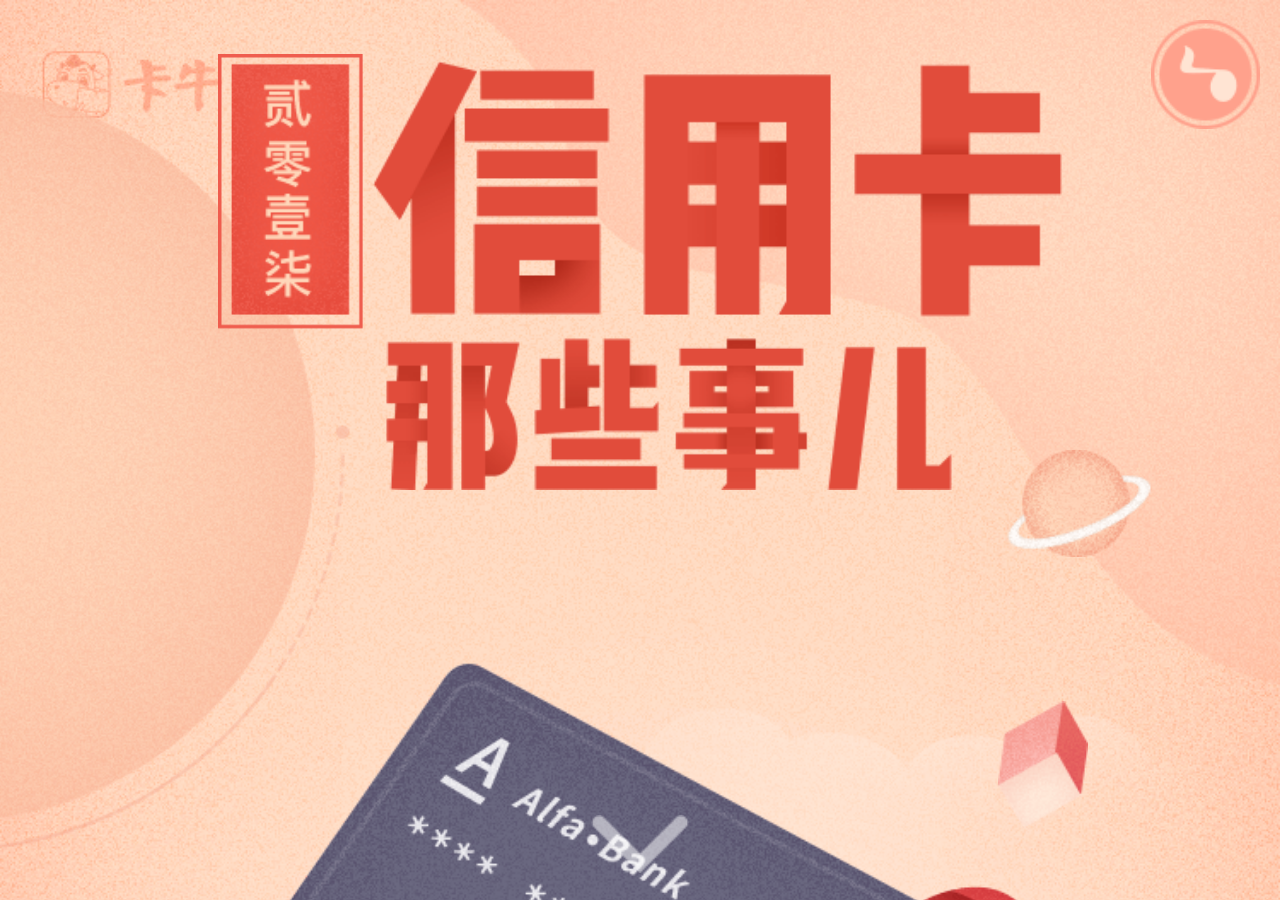
==== index.html @ c85bcf2e "init" ====
<!DOCTYPE html>
<html lang="en">

<head>
  <meta charset="UTF-8">
  <meta name="viewport" content="width=device-width, initial-scale=1.0, user-scalable=no">
  <meta http-equiv="X-UA-Compatible" content="ie=edge">
  <title>Document</title>
  <link rel="stylesheet" href="js/swiper/css/swiper.min.css">
  <link rel="stylesheet" href="css/animate.min.css">
  <link rel="stylesheet" href="index.css">
</head>

<body>
  <img src="images/music_icon.png" alt="" class="music-icon animated infinite">
  <div class="share-mask hide">
    <img src="images/share_tip.png" class="share-tip" alt="">
  </div>

  <div class="swiper-container">
    <div class="swiper-wrapper">
      <div class="swiper-slide page">
        <img src="images/p1.png" alt="" class="page-img">
        <img src="images/p1_planet_1.png" alt="" class="page-elem p1-planet-1 animated infinite">
        <img src="images/p1_planet_2.png" alt="" class="page-elem p1-planet-2 animated infinite">
        <img src="images/p1_cube_1.png" alt="" class="page-elem p1-cube-1 animated infinite">
        <img src="images/p1_title.png" alt="" class="page-elem p1-title">
        <img src="images/arrow_down.png" alt="" class="page-elem p1-arrow">
      </div>
      <div class="swiper-slide page">
        <img src="images/p2.png" class="page-img" alt="">
        <img src="images/p2_text.png" class="page-text" alt="">
        <div class="page-elem p2-map">
          <img src="images/p2_map.png" alt="" class="p2-map-img">
          <img src="images/p2_icon_bj.png" alt="" class="page-elem p2-map-bj animated" data-anim="fadeInUp">
          <img src="images/p2_icon_cd.png" alt="" class="page-elem p2-map-cd animated" data-anim="fadeInUp">
          <img src="images/p2_icon_cq.png" alt="" class="page-elem p2-map-cq animated" data-anim="fadeInUp">
          <img src="images/p2_icon_gz.png" alt="" class="page-elem p2-map-gz animated" data-anim="fadeInUp">
          <img src="images/p2_icon_qz.png" alt="" class="page-elem p2-map-qz animated" data-anim="fadeInUp">
          <img src="images/p2_icon_sh.png" alt="" class="page-elem p2-map-sh animated" data-anim="fadeInUp">
          <img src="images/p2_icon_sz.png" alt="" class="page-elem p2-map-sz animated" data-anim="fadeInUp">
        </div>
      </div> 
      <div class="swiper-slide">
        <img src="images/p3.png" class="page-img" alt="">
        <img src="images/p3_data_1.png" class="page-elem p3-data-1 animated" data-anim="fadeInUp" alt="">
        <img src="images/p3_data_2.png" class="page-elem p3-data-2 animated" data-anim="fadeInUp" alt="">
        <img src="images/p3_data_3.png" class="page-elem p3-data-3 animated" data-anim="fadeInUp" alt="">
        <img src="images/p3_text.png" class="page-text" alt="">
      </div>
      <div class="swiper-slide">
        <img src="images/p4.png" class="page-img" alt="">
        <div class="page-elem p4-table">
          <img src="images/p4_table.png" class="p4-table-img" alt="">
          <img src="images/p4_line.png" class="page-elem p4-line animated" data-anim="zoomIn" alt="">
          <img src="images/p4_clock.png" class="page-elem p4-clock animated infinite jello" alt="">
        </div>
        <img src="images/p4_text.png" class="page-text" alt="">
      </div> 
      <div class="swiper-slide">
        <img src="images/p5.png" class="page-img" alt="">
        <img src="images/p5_pillar.png" class="page-elem p5-pillar animated" data-anim="fadeInUp" alt="">
        <img src="images/p5_credit.png" class="page-elem p5-credit animated" data-anim="fadeInDown" alt="">
        <img src="images/p5_text.png" class="page-text" alt="">
      </div> 
      <div class="swiper-slide">
        <img src="images/p6.png" class="page-img p6-img-1" alt="">
      </div>
      <div class="swiper-slide">
        <img src="images/p6.png" class="page-img p6-img-2" alt="">
      </div>
      <div class="swiper-slide">
        <img src="images/p6.png" class="page-img p6-img-3" alt="">
      </div>

      <div class="swiper-slide">
        <img src="images/p7.png" class="page-img" alt="">
        <div class="page-elem p7-rank">
          <img src="images/p7_rank.png" class="page-elem-img" alt="">
          <img src="images/p7_crown.png" class="page-elem p7-crown animated infinite bounce" alt="">
        </div>
        <img src="images/p7_text.png" class="page-text" alt="">
      </div>
      <div class="swiper-slide">
        <img src="images/p8.png" class="page-img" alt="">
        <img src="images/btn_take.png" class="page-elem p8-take" alt="">
        <img src="images/btn_share.png" class="page-elem p8-share" alt="">
      </div>
    </div>
  </div>

  <script src="js/jquery-3.2.1.min.js"></script>
  <script src="js/swiper/js/swiper.min.js"></script>
  <script src="index.js"></script>
</body>

</html>
---- index.css ----
html,
body {
  position: relative;
  height: 100%;
}

body {
  background: #ffecdd;
  font-family: Helvetica Neue, Helvetica, Arial, sans-serif;
  font-size: 14px;
  color: #000;
  margin: 0;
  padding: 0;
}

.hidden {
  visibility: hidden;
}

.hide {
  display: none;
}

.swiper-container {
  width: 100%;
  height: 100%;
}

.swiper-slide {
  overflow: hidden;
}

.page-img {
  display: block;
  width: 100%;
  /* height: 100%; */
}

.page-elem-img {
  width: 100%;
}

.page-text {
  display: block;
  position: absolute;
  bottom: 5%;
  left: 0;
  right: 0;
  margin: auto;
  width: 85.2%;
}

.page-elem {
  position: absolute;
  top: 0;
  left: 0;
  display: block;
}

.p1-title {
  top: 6%;
  left: 0;
  right: 0;
  margin: auto;
  width: 66%;
}

.p1-planet-1 {
  width: 11.3%;
  top: 50%;
  left: auto;
  right: 10%;
  animation-name: spin;
  animation-timing-function: linear;
  animation-duration: 2s;
}

.p1-planet-2 {
  width: 62.4%;
  top: 6%;
  left: -35%;
  animation-name: spin;
  animation-timing-function: linear;
  animation-duration: 2s;
}

.p1-cube-1 {
  width: 7%;
  top: auto;
  left: auto;
  right: 15%;
  bottom: 8%;
  animation-name: spin;
  animation-timing-function: linear;
  animation-duration: 2s;
}

.p1-arrow {
  width: 7.6%;
  right: 0;
  margin: auto;
  top: auto;
  bottom: 3%;
}

.p2-map {
  width: 73.6%;
  left: 0;
  right: 0;
  margin: auto;
  top: 27%;
}

.p2-map-img {
  width: 100%;
}

.p2-map-bj {
  width: 18.84%;
  left: 58%;
  top: -5%;
  animation-delay: 0.4s;
}

.p2-map-cd {
  width: 15%;
  left: 23%;
  top: 73%;
  animation-delay: 0.8s;
}

.p2-map-cq {
  width: 18.84%;
  left: 41.5%;
  top: 11%;
  animation-delay: 1.2s;
}

.p2-map-gz {
  width: 18.84%;
  top: 88%;
  left: 49%;
  animation-delay: 0.2s;
}

.p2-map-qz {
  width: 18.84%;
  left: 90%;
  top: 83%;
  animation-delay: 1s;
}

.p2-map-sh {
  width: 18.84%;
  left: 95%;
  top: 35%;
  animation-delay: 0.6s;
}

.p2-map-sz {
  width: 15%;
  left: 69%;
  top: 98%;
}

.p3-data-1 {
  width: 82%;
  left: 0;
  right: 0;
  margin: auto;
  top: 18%;
}

.p3-data-2 {
  width: 82%;
  left: 0;
  right: 0;
  margin: auto;
  top: 35%;
  animation-delay: 0.3s;
}

.p3-data-3 {
  width: 82%;
  left: 0;
  right: 0;
  margin: auto;
  top: 53%;
  animation-delay: 0.6s;
}

.p4-table {
  width: 71.2%;
  left: 0;
  right: 0;
  margin: auto;
  top: 18%;
}

.p4-table-img {
  width: 100%;
}

.p4-line {
  width: 75.8%;
  top: 47%;
  left: 13%;
}

.p4-clock {
  width: 43.8%;
  left: auto;
  top: auto;
  right: -17%;
  bottom: -5%;
}

.p5-pillar {
  width: 86.13%;
  top: 33%;
  left: 12%;
}

.p5-credit {
  width: 79.6%;
  top: 20%;
  left: 9%;
  animation-delay: 0.8s;
}

.p6-img-2 {
  position: absolute;
  top: -50%;
}

.p6-img-3 {
  position: absolute;
  bottom: 0;
}

.p7-rank {
  width: 88.2%;
  left: 0;
  right: 0;
  margin: auto;
  top: 20%;
}

.p7-crown {
  width: 13.7%;
  left: 60%;
  top: -6%;
}

.p8-take {
  width: 67.73%;
  left: 0;
  right: 0;
  margin: auto;
  top: auto;
  bottom: 20%;
}

.p8-share {
  width: 67.73%;
  left: 0;
  right: 0;
  margin: auto;
  top: auto;
  bottom: 8%;
}

.music-icon {
  position: fixed;
  top: 20px;
  right: 20px;
  z-index: 999;
  width: 8.5%;
  cursor: pointer;
  animation-name: spin;
  animation-timing-function: linear;
  animation-duration: 2s;
}

.share-mask {
  position: fixed;
  z-index: 999;
  top: 0;
  left: 0;
  background-color: rgba(0,0,0,0.5);
  width: 100%;
  height: 100%;
}

.share-tip {
  width: 54%;
  position: absolute;
  top: 5%;
  right: 5%;
}

@keyframes spin {
  from {
    transform: rotate(0deg);
  }
  to {
    transform: rotate(359deg);
  }
}
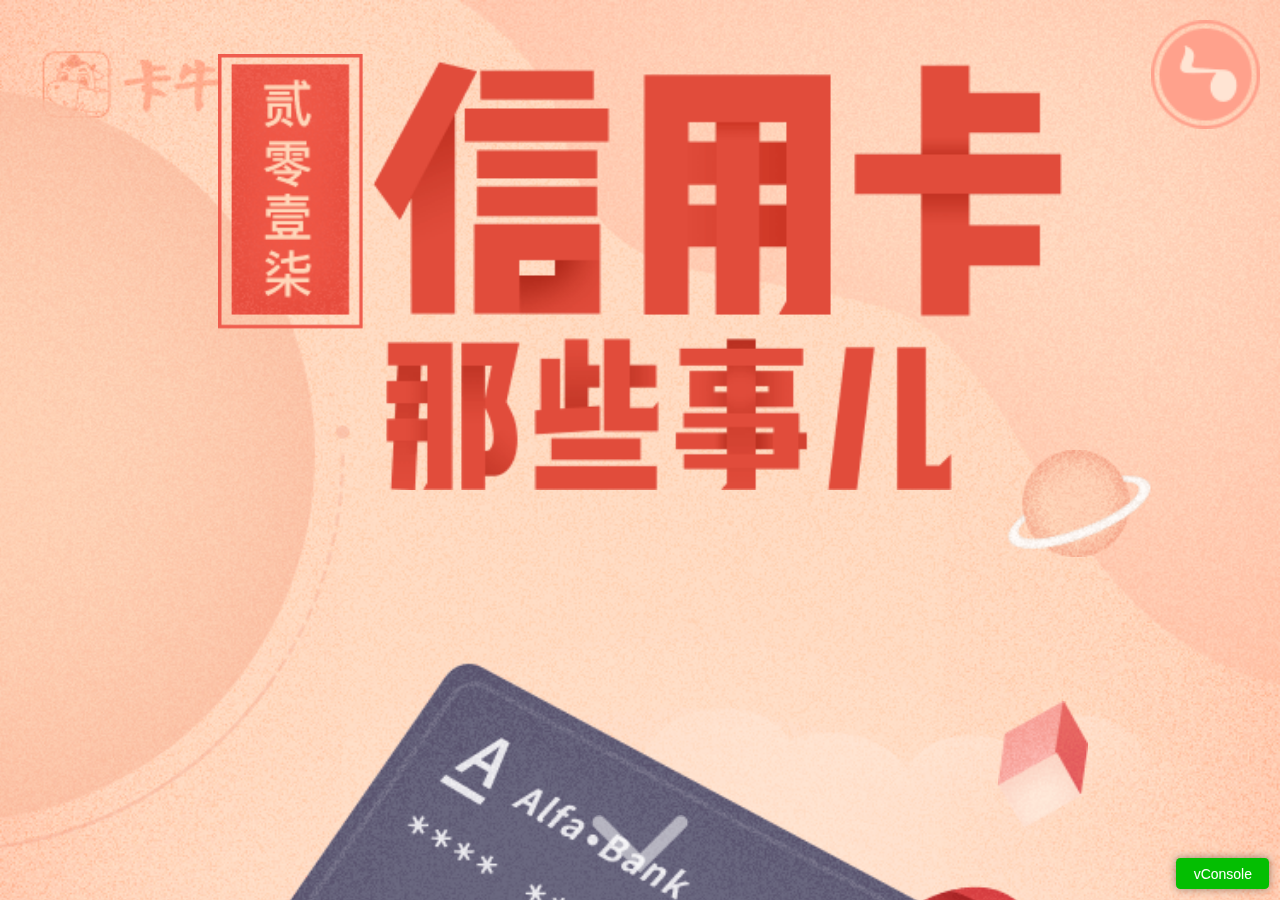
==== commit 8e96db06: "x" ====
--- a/index.html
+++ b/index.html
@@ -9,6 +9,7 @@
   <link rel="stylesheet" href="js/swiper/css/swiper.min.css">
   <link rel="stylesheet" href="css/animate.min.css">
   <link rel="stylesheet" href="index.css">
+  <script src="js/jweixin-1.2.0.js"></script>
 </head>
 
 <body>
@@ -92,6 +93,10 @@
   <script src="js/jquery-3.2.1.min.js"></script>
   <script src="js/swiper/js/swiper.min.js"></script>
   <script src="index.js"></script>
+  <script src="js/vconsole-3.min.js"></script>
+  <script>
+    var vConsole = new VConsole()
+  </script>
 </body>
 
 </html>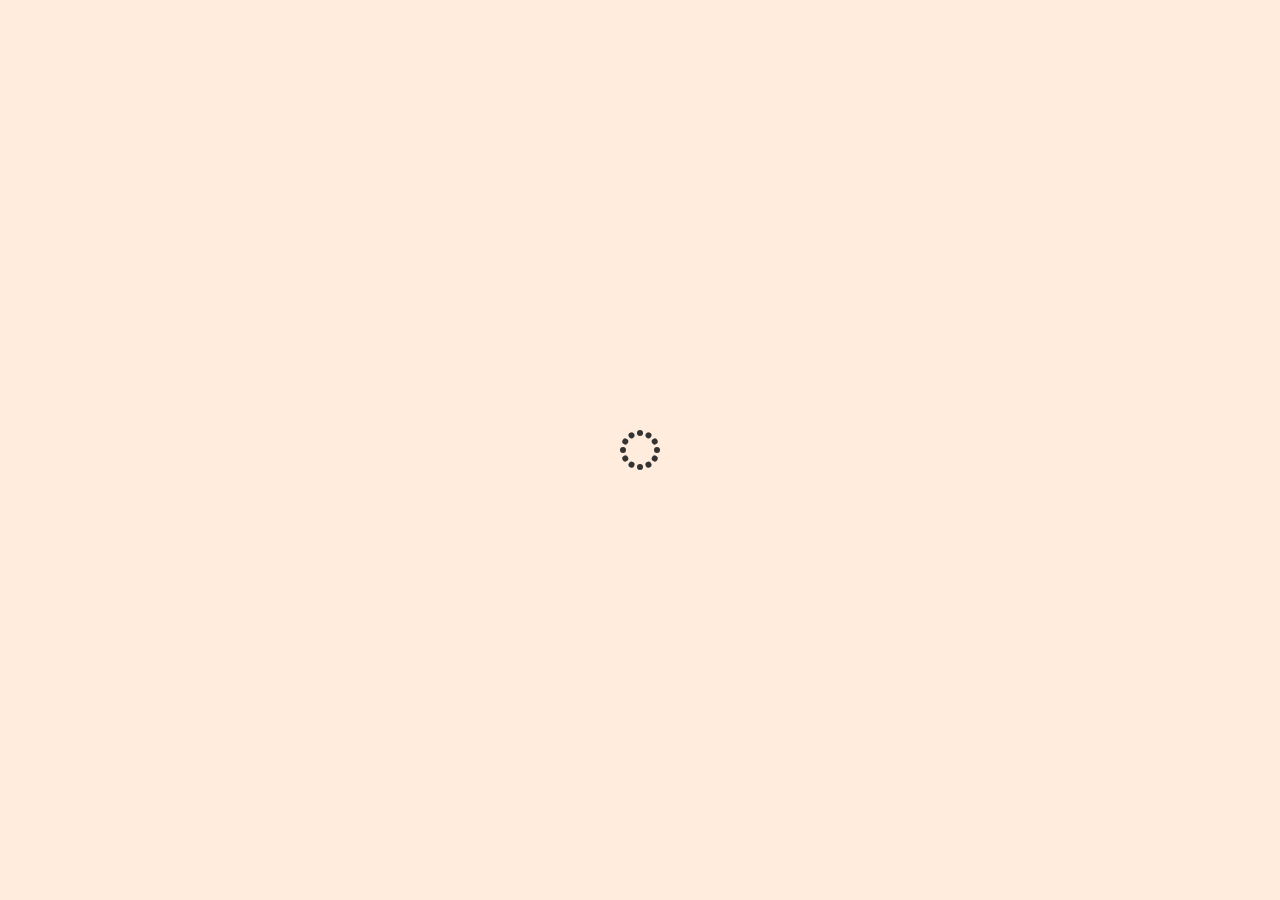
==== commit f334a138: "x" ====
--- a/index.html
+++ b/index.html
@@ -5,7 +5,7 @@
   <meta charset="UTF-8">
   <meta name="viewport" content="width=device-width, initial-scale=1.0, user-scalable=no">
   <meta http-equiv="X-UA-Compatible" content="ie=edge">
-  <title>Document</title>
+  <title>2017信用卡的那些事</title>
   <link rel="stylesheet" href="js/swiper/css/swiper.min.css">
   <link rel="stylesheet" href="css/animate.min.css">
   <link rel="stylesheet" href="index.css">
@@ -13,90 +13,31 @@
 </head>
 
 <body>
-  <img src="images/music_icon.png" alt="" class="music-icon animated infinite">
-  <div class="share-mask hide">
-    <img src="images/share_tip.png" class="share-tip" alt="">
-  </div>
-
-  <div class="swiper-container">
-    <div class="swiper-wrapper">
-      <div class="swiper-slide page">
-        <img src="images/p1.png" alt="" class="page-img">
-        <img src="images/p1_planet_1.png" alt="" class="page-elem p1-planet-1 animated infinite">
-        <img src="images/p1_planet_2.png" alt="" class="page-elem p1-planet-2 animated infinite">
-        <img src="images/p1_cube_1.png" alt="" class="page-elem p1-cube-1 animated infinite">
-        <img src="images/p1_title.png" alt="" class="page-elem p1-title">
-        <img src="images/arrow_down.png" alt="" class="page-elem p1-arrow">
-      </div>
-      <div class="swiper-slide page">
-        <img src="images/p2.png" class="page-img" alt="">
-        <img src="images/p2_text.png" class="page-text" alt="">
-        <div class="page-elem p2-map">
-          <img src="images/p2_map.png" alt="" class="p2-map-img">
-          <img src="images/p2_icon_bj.png" alt="" class="page-elem p2-map-bj animated" data-anim="fadeInUp">
-          <img src="images/p2_icon_cd.png" alt="" class="page-elem p2-map-cd animated" data-anim="fadeInUp">
-          <img src="images/p2_icon_cq.png" alt="" class="page-elem p2-map-cq animated" data-anim="fadeInUp">
-          <img src="images/p2_icon_gz.png" alt="" class="page-elem p2-map-gz animated" data-anim="fadeInUp">
-          <img src="images/p2_icon_qz.png" alt="" class="page-elem p2-map-qz animated" data-anim="fadeInUp">
-          <img src="images/p2_icon_sh.png" alt="" class="page-elem p2-map-sh animated" data-anim="fadeInUp">
-          <img src="images/p2_icon_sz.png" alt="" class="page-elem p2-map-sz animated" data-anim="fadeInUp">
-        </div>
-      </div> 
-      <div class="swiper-slide">
-        <img src="images/p3.png" class="page-img" alt="">
-        <img src="images/p3_data_1.png" class="page-elem p3-data-1 animated" data-anim="fadeInUp" alt="">
-        <img src="images/p3_data_2.png" class="page-elem p3-data-2 animated" data-anim="fadeInUp" alt="">
-        <img src="images/p3_data_3.png" class="page-elem p3-data-3 animated" data-anim="fadeInUp" alt="">
-        <img src="images/p3_text.png" class="page-text" alt="">
-      </div>
-      <div class="swiper-slide">
-        <img src="images/p4.png" class="page-img" alt="">
-        <div class="page-elem p4-table">
-          <img src="images/p4_table.png" class="p4-table-img" alt="">
-          <img src="images/p4_line.png" class="page-elem p4-line animated" data-anim="zoomIn" alt="">
-          <img src="images/p4_clock.png" class="page-elem p4-clock animated infinite jello" alt="">
-        </div>
-        <img src="images/p4_text.png" class="page-text" alt="">
-      </div> 
-      <div class="swiper-slide">
-        <img src="images/p5.png" class="page-img" alt="">
-        <img src="images/p5_pillar.png" class="page-elem p5-pillar animated" data-anim="fadeInUp" alt="">
-        <img src="images/p5_credit.png" class="page-elem p5-credit animated" data-anim="fadeInDown" alt="">
-        <img src="images/p5_text.png" class="page-text" alt="">
-      </div> 
-      <div class="swiper-slide">
-        <img src="images/p6.png" class="page-img p6-img-1" alt="">
-      </div>
-      <div class="swiper-slide">
-        <img src="images/p6.png" class="page-img p6-img-2" alt="">
-      </div>
-      <div class="swiper-slide">
-        <img src="images/p6.png" class="page-img p6-img-3" alt="">
-      </div>
-
-      <div class="swiper-slide">
-        <img src="images/p7.png" class="page-img" alt="">
-        <div class="page-elem p7-rank">
-          <img src="images/p7_rank.png" class="page-elem-img" alt="">
-          <img src="images/p7_crown.png" class="page-elem p7-crown animated infinite bounce" alt="">
-        </div>
-        <img src="images/p7_text.png" class="page-text" alt="">
-      </div>
-      <div class="swiper-slide">
-        <img src="images/p8.png" class="page-img" alt="">
-        <img src="images/btn_take.png" class="page-elem p8-take" alt="">
-        <img src="images/btn_share.png" class="page-elem p8-share" alt="">
-      </div>
+  <audio src="bg.mp3" loop id="bg-music"></audio>
+  <div class="wrap">
+    <div class="sk-circle">
+      <div class="sk-circle1 sk-child"></div>
+      <div class="sk-circle2 sk-child"></div>
+      <div class="sk-circle3 sk-child"></div>
+      <div class="sk-circle4 sk-child"></div>
+      <div class="sk-circle5 sk-child"></div>
+      <div class="sk-circle6 sk-child"></div>
+      <div class="sk-circle7 sk-child"></div>
+      <div class="sk-circle8 sk-child"></div>
+      <div class="sk-circle9 sk-child"></div>
+      <div class="sk-circle10 sk-child"></div>
+      <div class="sk-circle11 sk-child"></div>
+      <div class="sk-circle12 sk-child"></div>
     </div>
   </div>
 
   <script src="js/jquery-3.2.1.min.js"></script>
   <script src="js/swiper/js/swiper.min.js"></script>
   <script src="index.js"></script>
-  <script src="js/vconsole-3.min.js"></script>
+  <!-- <script src="js/vconsole-3.min.js"></script>
   <script>
     var vConsole = new VConsole()
-  </script>
+  </script> -->
 </body>
 
 </html>--- a/index.css
+++ b/index.css
@@ -13,6 +13,13 @@
   padding: 0;
 }
 
+.wrap {
+  height: 100%;
+  display: flex;
+  justify-content: center;
+  align-items: center;
+}
+
 .hidden {
   visibility: hidden;
 }
@@ -70,8 +77,8 @@
   top: 50%;
   left: auto;
   right: 10%;
-  animation-name: spin;
-  animation-timing-function: linear;
+  animation-name: piao;
+  animation-timing-function: ease-in-out;
   animation-duration: 2s;
 }
 
@@ -90,9 +97,10 @@
   left: auto;
   right: 15%;
   bottom: 8%;
-  animation-name: spin;
-  animation-timing-function: linear;
+  animation-name: piao;
+  animation-timing-function: ease-in-out;
   animation-duration: 2s;
+  animation-delay: 0.3s;
 }
 
 .p1-arrow {
@@ -213,6 +221,9 @@
   top: auto;
   right: -17%;
   bottom: -5%;
+  animation-name: piao;
+  animation-timing-function: ease-in-out;
+  animation-duration: 3s;
 }
 
 .p5-pillar {
@@ -306,4 +317,140 @@
   to {
     transform: rotate(359deg);
   }
+}
+
+@keyframes piao {
+  from {
+    transform: translate(0, 30%);
+  }
+
+  50% {
+    transform: translate(0, 0);
+  }
+
+  to {
+    transform: translate(0, 30%);
+  }
+}
+
+.sk-circle {
+  margin: 100px auto;
+  width: 40px;
+  height: 40px;
+  position: relative;
+}
+.sk-circle .sk-child {
+  width: 100%;
+  height: 100%;
+  position: absolute;
+  left: 0;
+  top: 0;
+}
+.sk-circle .sk-child:before {
+  content: '';
+  display: block;
+  margin: 0 auto;
+  width: 15%;
+  height: 15%;
+  background-color: #333;
+  border-radius: 100%;
+  -webkit-animation: sk-circleBounceDelay 1.2s infinite ease-in-out both;
+          animation: sk-circleBounceDelay 1.2s infinite ease-in-out both;
+}
+.sk-circle .sk-circle2 {
+  -webkit-transform: rotate(30deg);
+      -ms-transform: rotate(30deg);
+          transform: rotate(30deg); }
+.sk-circle .sk-circle3 {
+  -webkit-transform: rotate(60deg);
+      -ms-transform: rotate(60deg);
+          transform: rotate(60deg); }
+.sk-circle .sk-circle4 {
+  -webkit-transform: rotate(90deg);
+      -ms-transform: rotate(90deg);
+          transform: rotate(90deg); }
+.sk-circle .sk-circle5 {
+  -webkit-transform: rotate(120deg);
+      -ms-transform: rotate(120deg);
+          transform: rotate(120deg); }
+.sk-circle .sk-circle6 {
+  -webkit-transform: rotate(150deg);
+      -ms-transform: rotate(150deg);
+          transform: rotate(150deg); }
+.sk-circle .sk-circle7 {
+  -webkit-transform: rotate(180deg);
+      -ms-transform: rotate(180deg);
+          transform: rotate(180deg); }
+.sk-circle .sk-circle8 {
+  -webkit-transform: rotate(210deg);
+      -ms-transform: rotate(210deg);
+          transform: rotate(210deg); }
+.sk-circle .sk-circle9 {
+  -webkit-transform: rotate(240deg);
+      -ms-transform: rotate(240deg);
+          transform: rotate(240deg); }
+.sk-circle .sk-circle10 {
+  -webkit-transform: rotate(270deg);
+      -ms-transform: rotate(270deg);
+          transform: rotate(270deg); }
+.sk-circle .sk-circle11 {
+  -webkit-transform: rotate(300deg);
+      -ms-transform: rotate(300deg);
+          transform: rotate(300deg); }
+.sk-circle .sk-circle12 {
+  -webkit-transform: rotate(330deg);
+      -ms-transform: rotate(330deg);
+          transform: rotate(330deg); }
+.sk-circle .sk-circle2:before {
+  -webkit-animation-delay: -1.1s;
+          animation-delay: -1.1s; }
+.sk-circle .sk-circle3:before {
+  -webkit-animation-delay: -1s;
+          animation-delay: -1s; }
+.sk-circle .sk-circle4:before {
+  -webkit-animation-delay: -0.9s;
+          animation-delay: -0.9s; }
+.sk-circle .sk-circle5:before {
+  -webkit-animation-delay: -0.8s;
+          animation-delay: -0.8s; }
+.sk-circle .sk-circle6:before {
+  -webkit-animation-delay: -0.7s;
+          animation-delay: -0.7s; }
+.sk-circle .sk-circle7:before {
+  -webkit-animation-delay: -0.6s;
+          animation-delay: -0.6s; }
+.sk-circle .sk-circle8:before {
+  -webkit-animation-delay: -0.5s;
+          animation-delay: -0.5s; }
+.sk-circle .sk-circle9:before {
+  -webkit-animation-delay: -0.4s;
+          animation-delay: -0.4s; }
+.sk-circle .sk-circle10:before {
+  -webkit-animation-delay: -0.3s;
+          animation-delay: -0.3s; }
+.sk-circle .sk-circle11:before {
+  -webkit-animation-delay: -0.2s;
+          animation-delay: -0.2s; }
+.sk-circle .sk-circle12:before {
+  -webkit-animation-delay: -0.1s;
+          animation-delay: -0.1s; }
+
+@-webkit-keyframes sk-circleBounceDelay {
+  0%, 80%, 100% {
+    -webkit-transform: scale(0);
+            transform: scale(0);
+  } 40% {
+    -webkit-transform: scale(1);
+            transform: scale(1);
+  }
+}
+
+@keyframes sk-circleBounceDelay {
+  0%, 80%, 100% {
+    -webkit-transform: scale(0);
+            transform: scale(0);
+  } 40% {
+    -webkit-transform: scale(1);
+            transform: scale(1);
+  }
 }